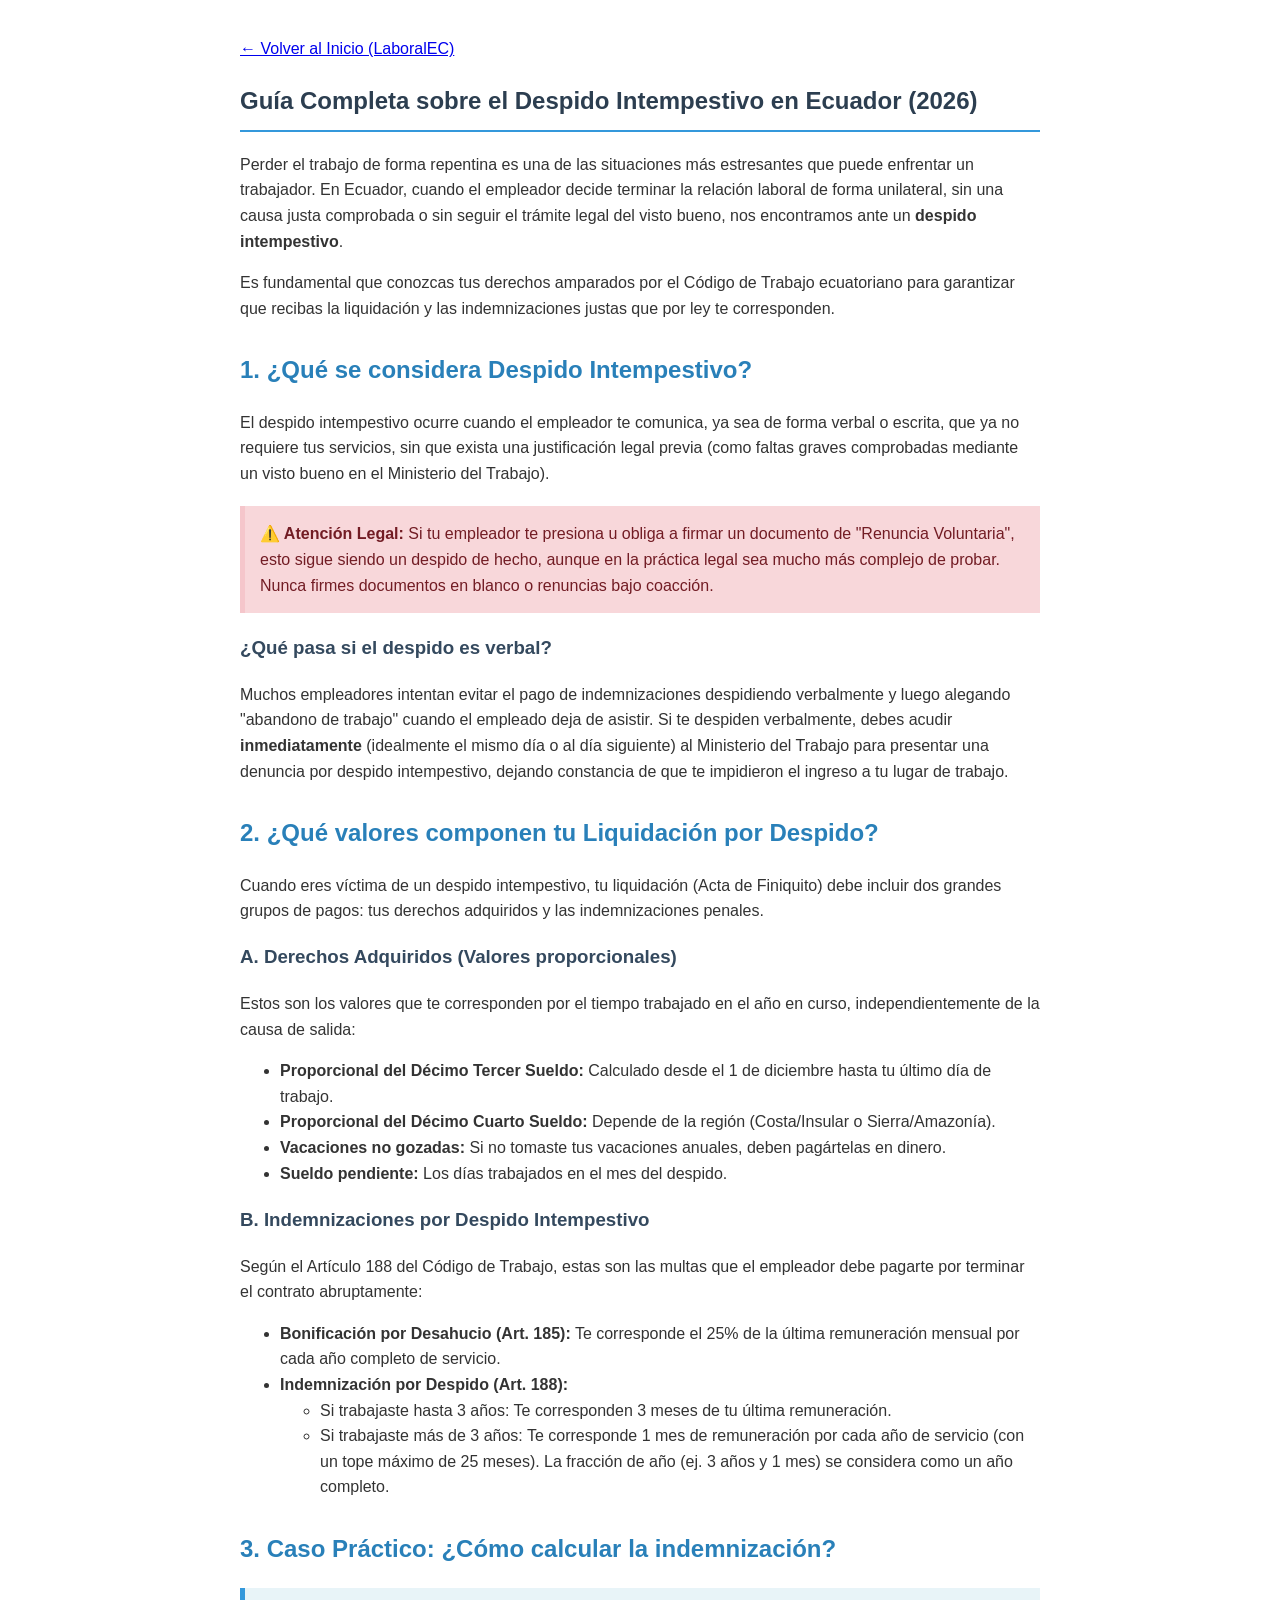
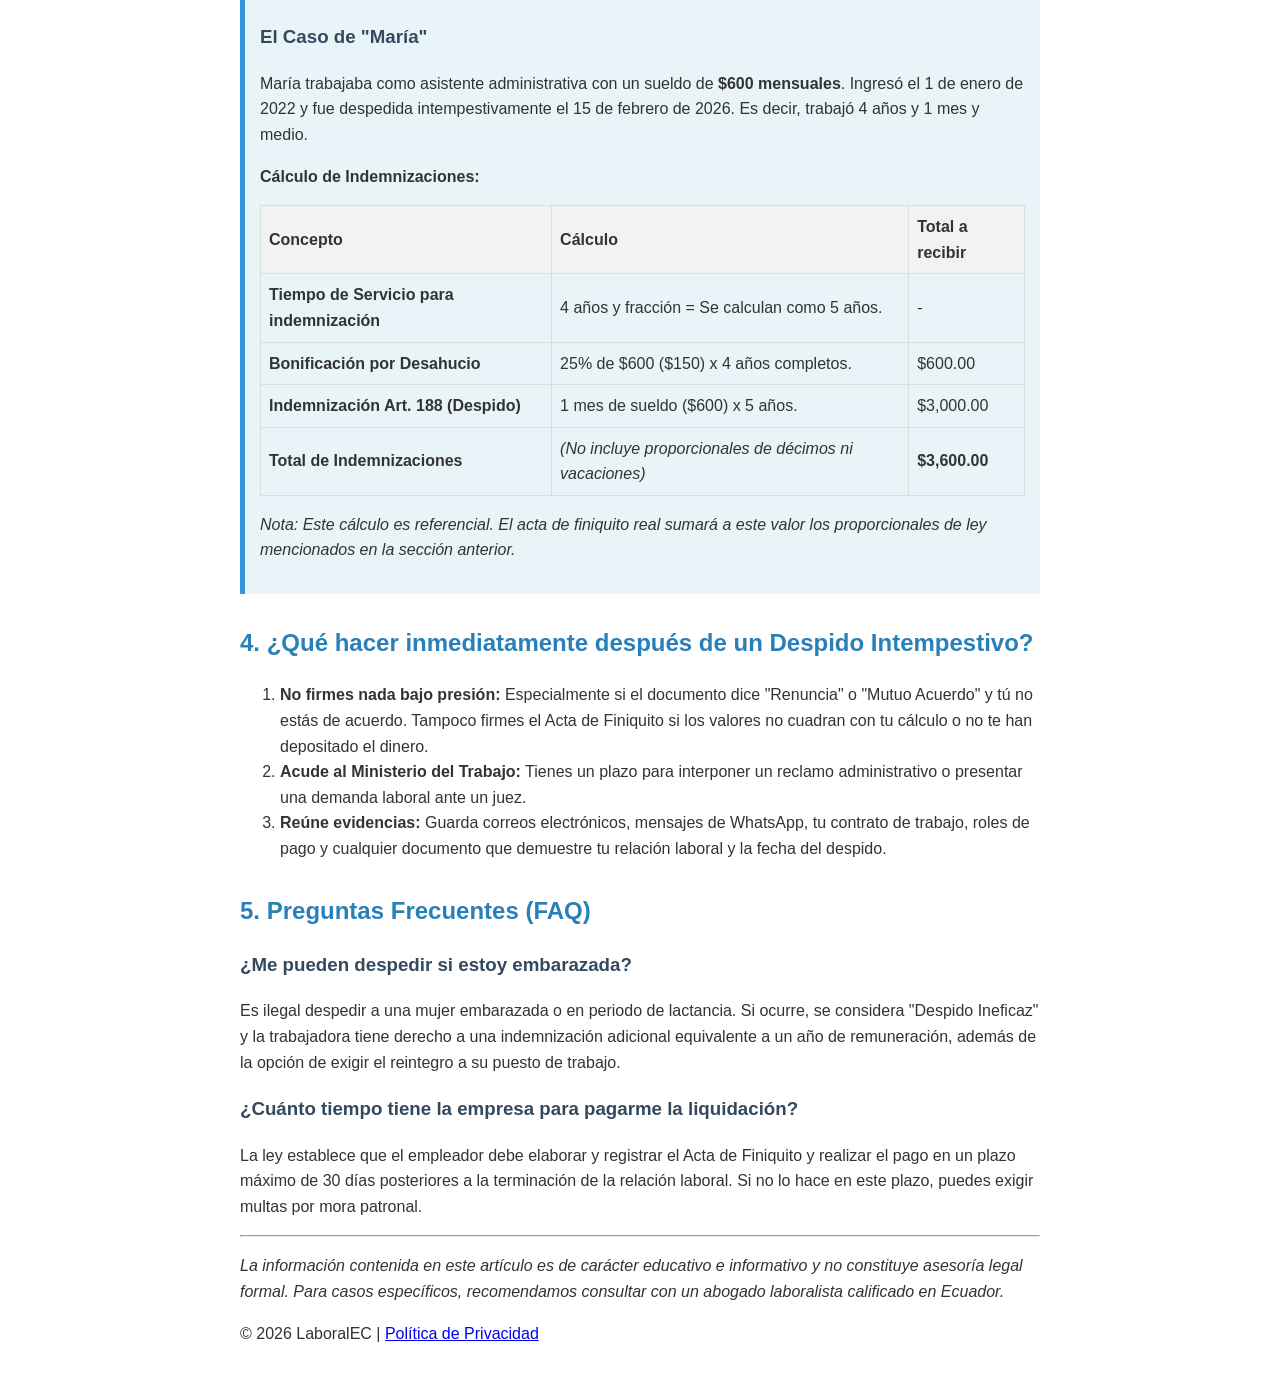
==== despido-intempestivo.html @ 6cafd4db "Create despido-intempestivo.html" ====
<!DOCTYPE html>
<html lang="es">
<head>
    <meta charset="UTF-8">
    <meta name="viewport" content="width=device-width, initial-scale=1.0">
    <title>Guía Completa: Despido Intempestivo en Ecuador (Actualizado 2026) | LaboralEC</title>
    <meta name="description" content="Aprende qué es el despido intempestivo en Ecuador, cómo calcular tu liquidación exacta en 2026 y qué pasos legales debes seguir para proteger tus derechos laborales.">
    <style>
        /* Estilos básicos para que sea legible y profesional */
        body { font-family: Arial, sans-serif; line-height: 1.6; color: #333; max-width: 800px; margin: 0 auto; padding: 20px; }
        h1 { color: #2c3e50; border-bottom: 2px solid #3498db; padding-bottom: 10px; }
        h2 { color: #2980b9; margin-top: 30px; }
        h3 { color: #34495e; }
        .alert-box { background-color: #f8d7da; color: #721c24; padding: 15px; border-left: 5px solid #f5c6cb; margin: 20px 0; }
        .example-box { background-color: #e8f4f8; padding: 15px; border-left: 5px solid #3498db; margin: 20px 0; }
        table { width: 100%; border-collapse: collapse; margin-top: 15px; }
        th, td { border: 1px solid #ddd; padding: 8px; text-align: left; }
        th { background-color: #f2f2f2; }
    </style>
</head>
<body>

    <header>
        <nav>
            <p><a href="index.html">&larr; Volver al Inicio (LaboralEC)</a></p>
        </nav>
    </header>

    <main>
        <article>
            <h1>Guía Completa sobre el Despido Intempestivo en Ecuador (2026)</h1>
            
            <p>Perder el trabajo de forma repentina es una de las situaciones más estresantes que puede enfrentar un trabajador. En Ecuador, cuando el empleador decide terminar la relación laboral de forma unilateral, sin una causa justa comprobada o sin seguir el trámite legal del visto bueno, nos encontramos ante un <strong>despido intempestivo</strong>.</p>
            
            <p>Es fundamental que conozcas tus derechos amparados por el Código de Trabajo ecuatoriano para garantizar que recibas la liquidación y las indemnizaciones justas que por ley te corresponden.</p>

            <h2>1. ¿Qué se considera Despido Intempestivo?</h2>
            <p>El despido intempestivo ocurre cuando el empleador te comunica, ya sea de forma verbal o escrita, que ya no requiere tus servicios, sin que exista una justificación legal previa (como faltas graves comprobadas mediante un visto bueno en el Ministerio del Trabajo).</p>

            <div class="alert-box">
                <strong>⚠️ Atención Legal:</strong> Si tu empleador te presiona u obliga a firmar un documento de "Renuncia Voluntaria", esto sigue siendo un despido de hecho, aunque en la práctica legal sea mucho más complejo de probar. Nunca firmes documentos en blanco o renuncias bajo coacción.
            </div>

            <h3>¿Qué pasa si el despido es verbal?</h3>
            <p>Muchos empleadores intentan evitar el pago de indemnizaciones despidiendo verbalmente y luego alegando "abandono de trabajo" cuando el empleado deja de asistir. Si te despiden verbalmente, debes acudir <strong>inmediatamente</strong> (idealmente el mismo día o al día siguiente) al Ministerio del Trabajo para presentar una denuncia por despido intempestivo, dejando constancia de que te impidieron el ingreso a tu lugar de trabajo.</p>

            <h2>2. ¿Qué valores componen tu Liquidación por Despido?</h2>
            <p>Cuando eres víctima de un despido intempestivo, tu liquidación (Acta de Finiquito) debe incluir dos grandes grupos de pagos: tus derechos adquiridos y las indemnizaciones penales.</p>

            <h3>A. Derechos Adquiridos (Valores proporcionales)</h3>
            <p>Estos son los valores que te corresponden por el tiempo trabajado en el año en curso, independientemente de la causa de salida:</p>
            <ul>
                <li><strong>Proporcional del Décimo Tercer Sueldo:</strong> Calculado desde el 1 de diciembre hasta tu último día de trabajo.</li>
                <li><strong>Proporcional del Décimo Cuarto Sueldo:</strong> Depende de la región (Costa/Insular o Sierra/Amazonía).</li>
                <li><strong>Vacaciones no gozadas:</strong> Si no tomaste tus vacaciones anuales, deben pagártelas en dinero.</li>
                <li><strong>Sueldo pendiente:</strong> Los días trabajados en el mes del despido.</li>
            </ul>

            <h3>B. Indemnizaciones por Despido Intempestivo</h3>
            <p>Según el Artículo 188 del Código de Trabajo, estas son las multas que el empleador debe pagarte por terminar el contrato abruptamente:</p>
            <ul>
                <li><strong>Bonificación por Desahucio (Art. 185):</strong> Te corresponde el 25% de la última remuneración mensual por cada año completo de servicio.</li>
                <li><strong>Indemnización por Despido (Art. 188):</strong>
                    <ul>
                        <li>Si trabajaste hasta 3 años: Te corresponden 3 meses de tu última remuneración.</li>
                        <li>Si trabajaste más de 3 años: Te corresponde 1 mes de remuneración por cada año de servicio (con un tope máximo de 25 meses). La fracción de año (ej. 3 años y 1 mes) se considera como un año completo.</li>
                    </ul>
                </li>
            </ul>

            <h2>3. Caso Práctico: ¿Cómo calcular la indemnización?</h2>
            
            <div class="example-box">
                <h3>El Caso de "María"</h3>
                <p>María trabajaba como asistente administrativa con un sueldo de <strong>$600 mensuales</strong>. Ingresó el 1 de enero de 2022 y fue despedida intempestivamente el 15 de febrero de 2026. Es decir, trabajó 4 años y 1 mes y medio.</p>
                
                <p><strong>Cálculo de Indemnizaciones:</strong></p>
                <table>
                    <tr>
                        <th>Concepto</th>
                        <th>Cálculo</th>
                        <th>Total a recibir</th>
                    </tr>
                    <tr>
                        <td><strong>Tiempo de Servicio para indemnización</strong></td>
                        <td>4 años y fracción = Se calculan como 5 años.</td>
                        <td>-</td>
                    </tr>
                    <tr>
                        <td><strong>Bonificación por Desahucio</strong></td>
                        <td>25% de $600 ($150) x 4 años completos.</td>
                        <td>$600.00</td>
                    </tr>
                    <tr>
                        <td><strong>Indemnización Art. 188 (Despido)</strong></td>
                        <td>1 mes de sueldo ($600) x 5 años.</td>
                        <td>$3,000.00</td>
                    </tr>
                    <tr>
                        <td><strong>Total de Indemnizaciones</strong></td>
                        <td><em>(No incluye proporcionales de décimos ni vacaciones)</em></td>
                        <td><strong>$3,600.00</strong></td>
                    </tr>
                </table>
                <p><em>Nota: Este cálculo es referencial. El acta de finiquito real sumará a este valor los proporcionales de ley mencionados en la sección anterior.</em></p>
            </div>

            <h2>4. ¿Qué hacer inmediatamente después de un Despido Intempestivo?</h2>
            <ol>
                <li><strong>No firmes nada bajo presión:</strong> Especialmente si el documento dice "Renuncia" o "Mutuo Acuerdo" y tú no estás de acuerdo. Tampoco firmes el Acta de Finiquito si los valores no cuadran con tu cálculo o no te han depositado el dinero.</li>
                <li><strong>Acude al Ministerio del Trabajo:</strong> Tienes un plazo para interponer un reclamo administrativo o presentar una demanda laboral ante un juez.</li>
                <li><strong>Reúne evidencias:</strong> Guarda correos electrónicos, mensajes de WhatsApp, tu contrato de trabajo, roles de pago y cualquier documento que demuestre tu relación laboral y la fecha del despido.</li>
            </ol>

            <h2>5. Preguntas Frecuentes (FAQ)</h2>
            
            <h3>¿Me pueden despedir si estoy embarazada?</h3>
            <p>Es ilegal despedir a una mujer embarazada o en periodo de lactancia. Si ocurre, se considera "Despido Ineficaz" y la trabajadora tiene derecho a una indemnización adicional equivalente a un año de remuneración, además de la opción de exigir el reintegro a su puesto de trabajo.</p>

            <h3>¿Cuánto tiempo tiene la empresa para pagarme la liquidación?</h3>
            <p>La ley establece que el empleador debe elaborar y registrar el Acta de Finiquito y realizar el pago en un plazo máximo de 30 días posteriores a la terminación de la relación laboral. Si no lo hace en este plazo, puedes exigir multas por mora patronal.</p>

            <hr>
            <p><em>La información contenida en este artículo es de carácter educativo e informativo y no constituye asesoría legal formal. Para casos específicos, recomendamos consultar con un abogado laboralista calificado en Ecuador.</em></p>

        </article>
    </main>

    <footer>
        <p>&copy; 2026 LaboralEC | <a href="privacidad.html">Política de Privacidad</a></p>
    </footer>

</body>
</html>
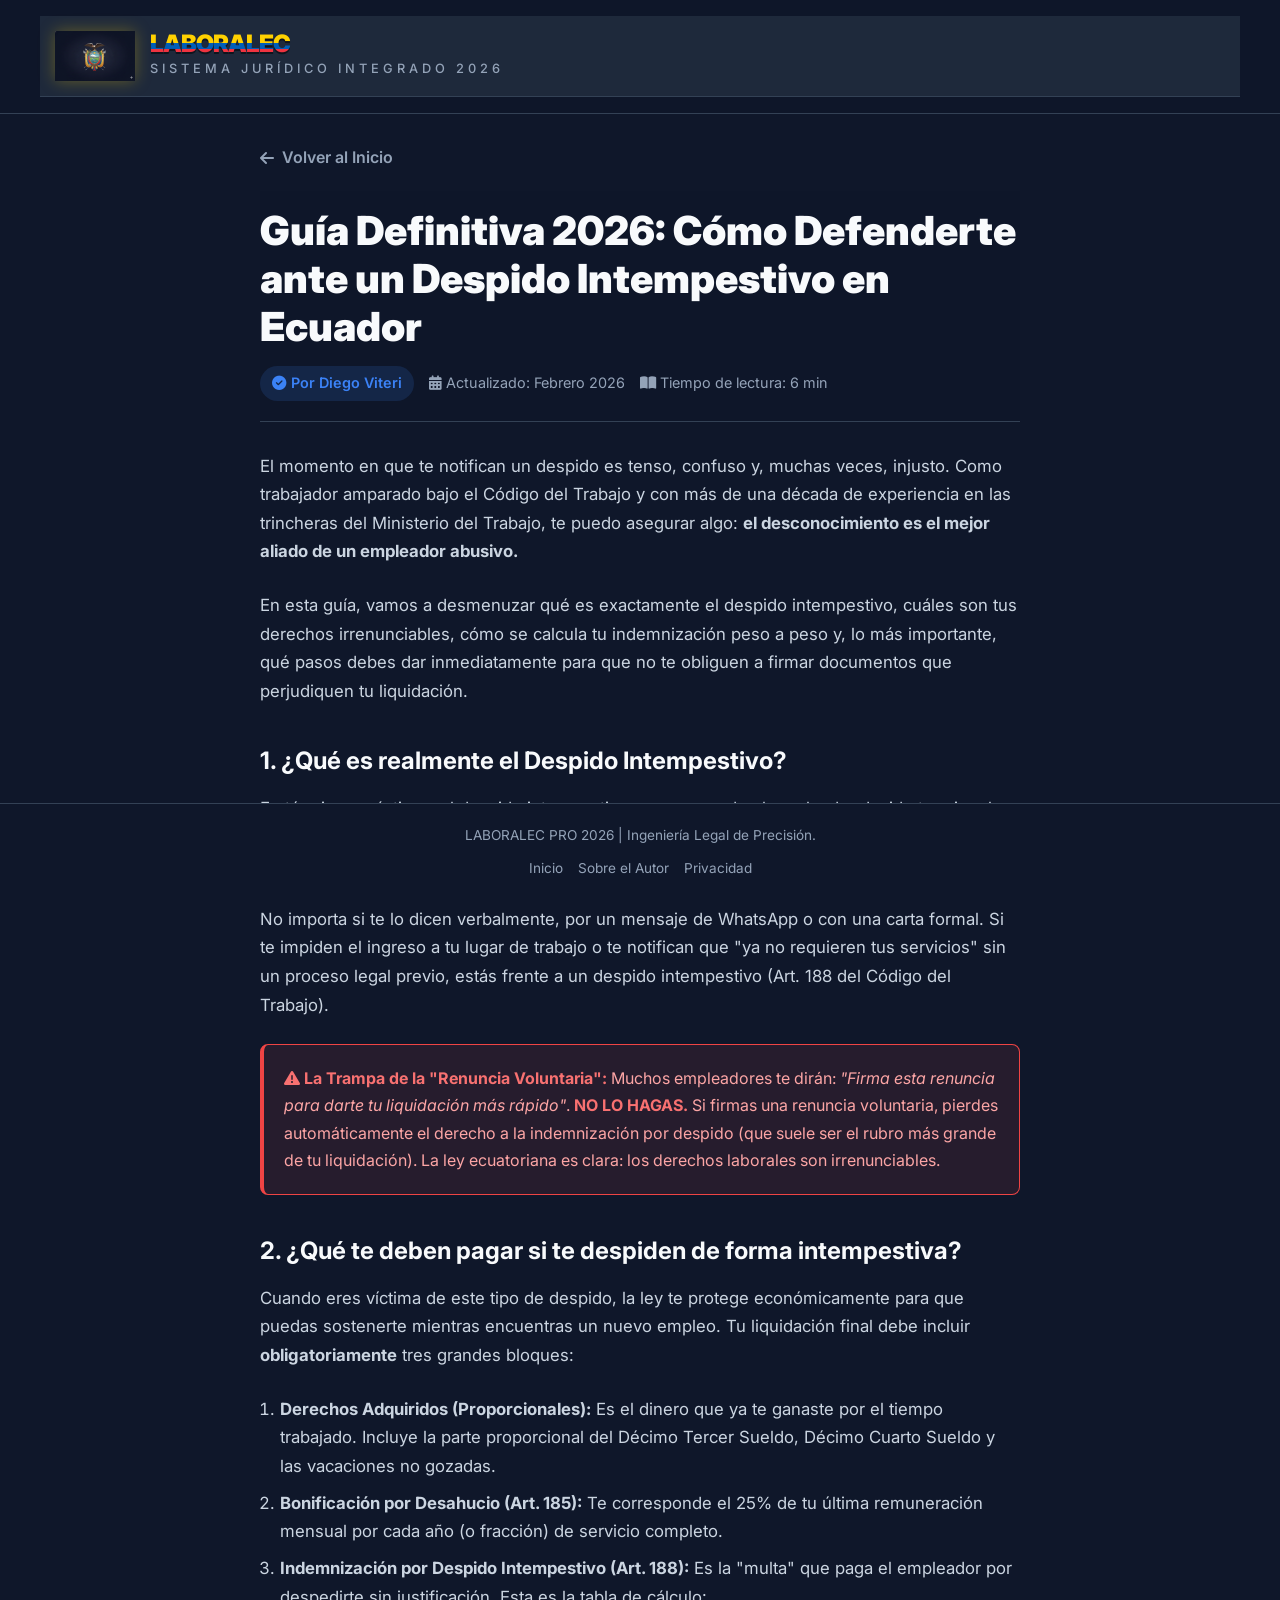
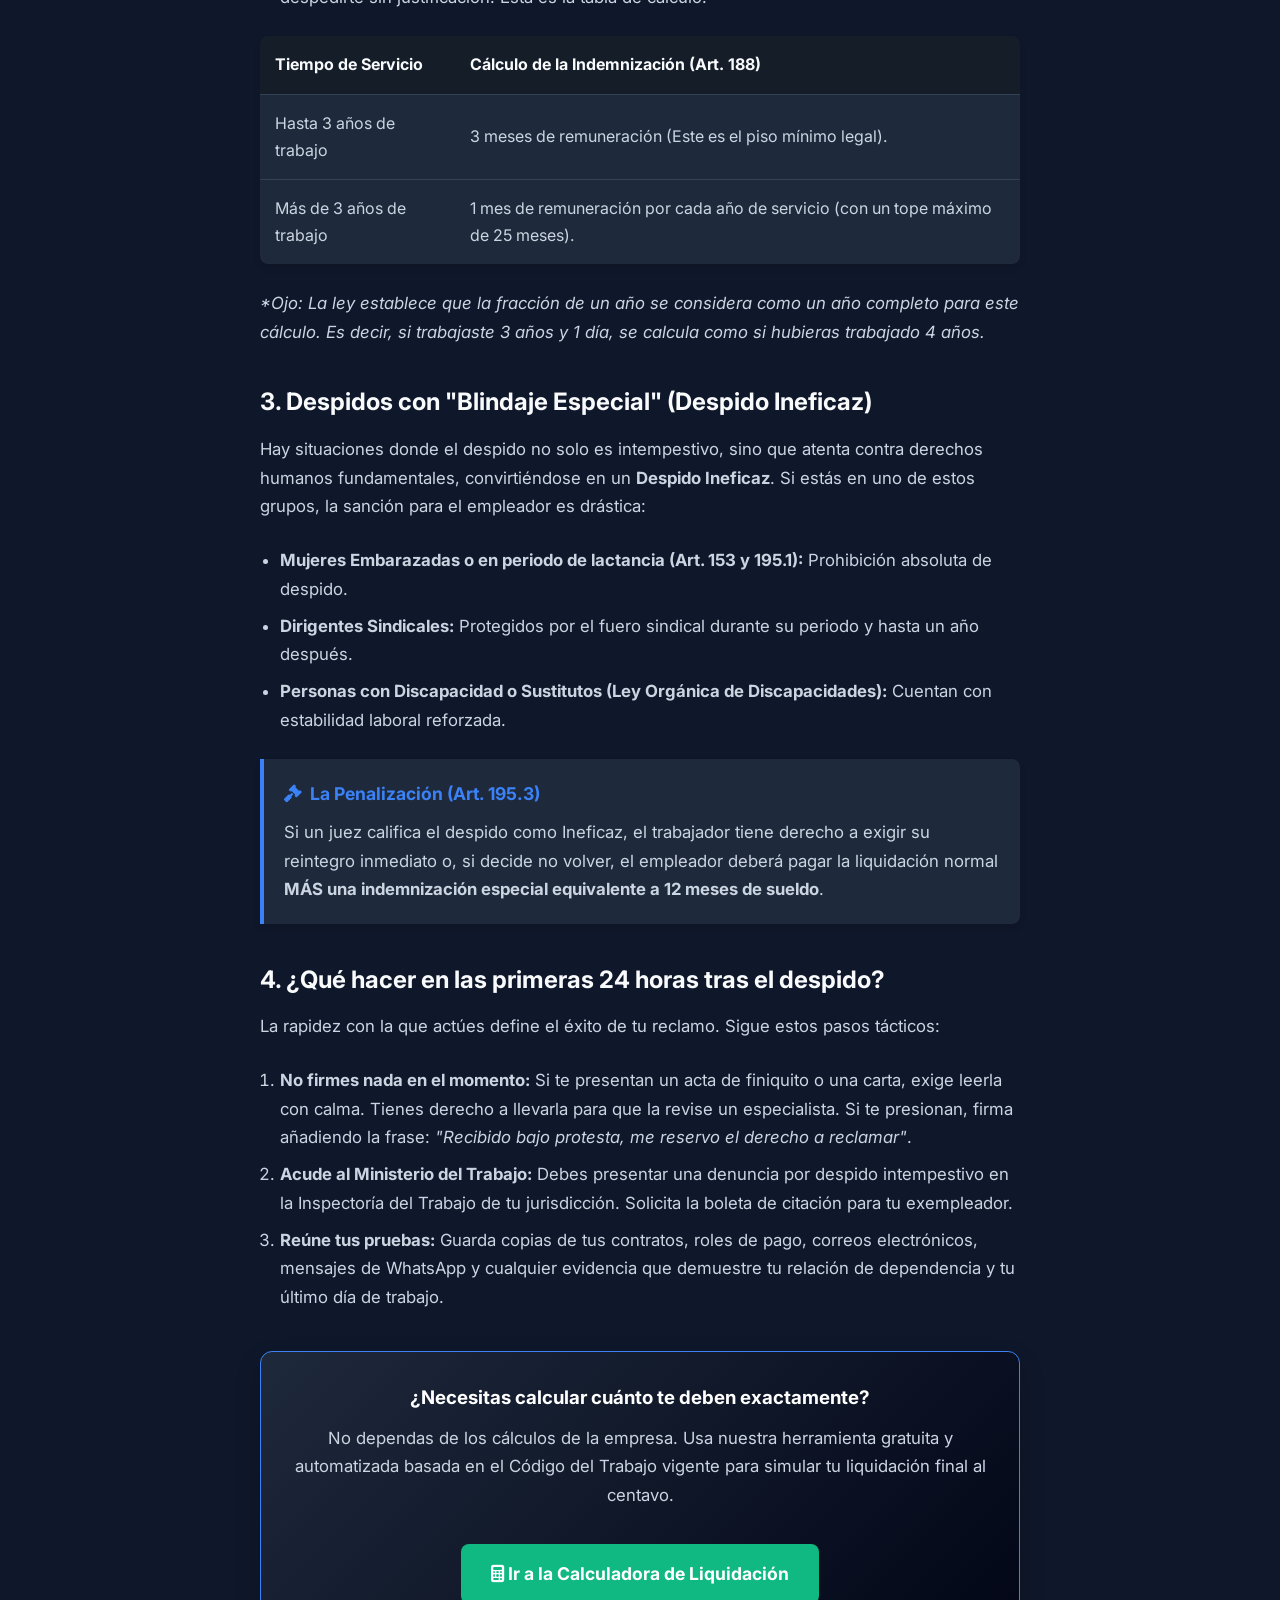
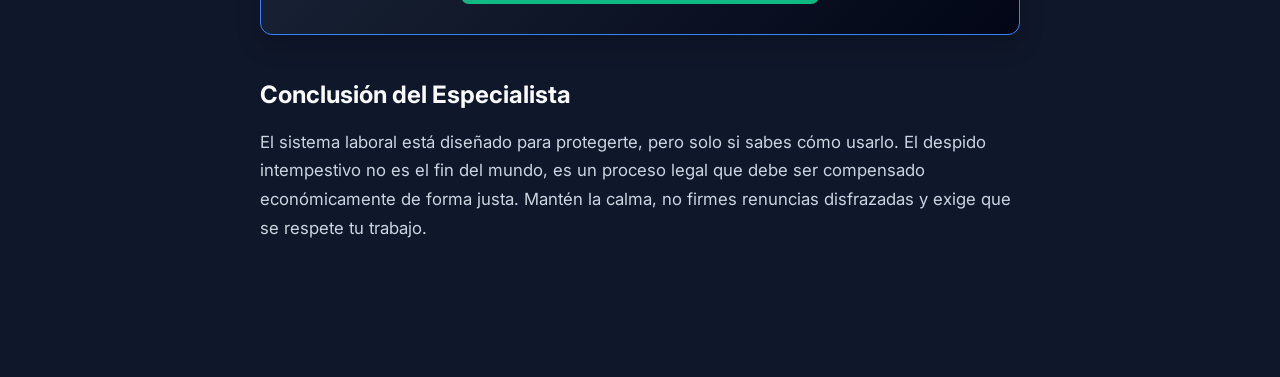
==== commit 9759163c: "Update despido-intempestivo.html" ====
--- a/despido-intempestivo.html
+++ b/despido-intempestivo.html
@@ -2,132 +2,186 @@
 <html lang="es">
 <head>
     <meta charset="UTF-8">
+    <meta http-equiv="X-UA-Compatible" content="IE=edge">
     <meta name="viewport" content="width=device-width, initial-scale=1.0">
-    <title>Guía Completa: Despido Intempestivo en Ecuador (Actualizado 2026) | LaboralEC</title>
-    <meta name="description" content="Aprende qué es el despido intempestivo en Ecuador, cómo calcular tu liquidación exacta en 2026 y qué pasos legales debes seguir para proteger tus derechos laborales.">
+    <title>Guía Completa: Despido Intempestivo en Ecuador 2026 | LABORALEC</title>
+    <meta name="description" content="Guía práctica y legal sobre el despido intempestivo en Ecuador (2026). Conoce tus derechos, cómo calcular tu liquidación y qué hacer si te despiden injustificadamente. Escrito por Diego Viteri, Especialista Laboral.">
+    
+    <link href="https://cdnjs.cloudflare.com/ajax/libs/font-awesome/6.4.0/css/all.min.css" rel="stylesheet">
+    <link href="https://fonts.googleapis.com/css2?family=Inter:wght@300;400;500;700;900&family=Roboto+Mono:wght@500&display=swap" rel="stylesheet">
+    <link rel="stylesheet" href="style.css?v=11.5">
+
     <style>
-        /* Estilos básicos para que sea legible y profesional */
-        body { font-family: Arial, sans-serif; line-height: 1.6; color: #333; max-width: 800px; margin: 0 auto; padding: 20px; }
-        h1 { color: #2c3e50; border-bottom: 2px solid #3498db; padding-bottom: 10px; }
-        h2 { color: #2980b9; margin-top: 30px; }
-        h3 { color: #34495e; }
-        .alert-box { background-color: #f8d7da; color: #721c24; padding: 15px; border-left: 5px solid #f5c6cb; margin: 20px 0; }
-        .example-box { background-color: #e8f4f8; padding: 15px; border-left: 5px solid #3498db; margin: 20px 0; }
-        table { width: 100%; border-collapse: collapse; margin-top: 15px; }
-        th, td { border: 1px solid #ddd; padding: 8px; text-align: left; }
-        th { background-color: #f2f2f2; }
+        /* --- ESTILOS HEREDADOS Y ESPECÍFICOS PARA ARTÍCULOS --- */
+        :root { 
+            --bg-main: #0f172a; 
+            --card-bg: #1e293b; 
+            --card-border: #334155; 
+            --text-main: #cbd5e1; 
+            --text-heading: #f8fafc; 
+            --cv-accent: #3b82f6; 
+            --btn-action: #10b981; 
+            --cv-gray: #94a3b8; 
+            --alert-red: #ef4444;
+            --alert-bg: rgba(239, 68, 68, 0.1);
+        }
+        
+        body { background-color: var(--bg-main); color: var(--text-main); font-family: 'Inter', sans-serif; line-height: 1.7; margin: 0; }
+        h1, h2, h3, h4 { color: var(--text-heading); font-weight: 700; margin-top: 1.5em; margin-bottom: 0.5em; }
+        
+        .article-container { max-width: 800px; margin: 0 auto; padding: 30px 20px; }
+        
+        /* Cabecera del Artículo */
+        .article-header { border-bottom: 1px solid var(--card-border); padding-bottom: 20px; margin-bottom: 30px; }
+        .article-title { font-size: 2.5rem; font-weight: 900; line-height: 1.2; margin-bottom: 15px; margin-top: 0; }
+        .article-meta { display: flex; align-items: center; gap: 15px; color: var(--cv-gray); font-size: 0.9rem; }
+        .author-badge { background: rgba(59,130,246,0.15); color: var(--cv-accent); padding: 5px 12px; border-radius: 20px; font-weight: 600; display: inline-flex; align-items: center; gap: 5px; }
+        
+        /* Cuerpo del Artículo */
+        .article-content p { font-size: 1.05rem; margin-bottom: 1.5em; }
+        .article-content ul, .article-content ol { font-size: 1.05rem; margin-bottom: 1.5em; padding-left: 20px; }
+        .article-content li { margin-bottom: 0.5em; }
+        
+        /* Cajas de Alerta / Ley */
+        .law-highlight { background: var(--card-bg); border-left: 4px solid var(--cv-accent); padding: 20px; border-radius: 0 8px 8px 0; margin: 25px 0; box-shadow: 0 4px 6px rgba(0,0,0,0.1); }
+        .law-highlight h4 { margin-top: 0; color: var(--cv-accent); display: flex; align-items: center; gap: 8px; font-size: 1.1rem; }
+        .law-highlight p:last-child { margin-bottom: 0; }
+
+        .alert-box { background: var(--alert-bg); border: 1px solid var(--alert-red); border-left: 4px solid var(--alert-red); padding: 20px; border-radius: 8px; margin: 25px 0; color: #fca5a5; }
+        .alert-box strong { color: #f87171; }
+
+        /* Tabla de Cálculo */
+        .calc-table { width: 100%; border-collapse: collapse; margin: 25px 0; background: var(--card-bg); border-radius: 8px; overflow: hidden; box-shadow: 0 4px 6px rgba(0,0,0,0.1); }
+        .calc-table th, .calc-table td { padding: 15px; text-align: left; border-bottom: 1px solid var(--card-border); }
+        .calc-table th { background: rgba(0,0,0,0.3); color: var(--text-heading); font-weight: 700; }
+        .calc-table tr:last-child td { border-bottom: none; }
+        
+        /* CTA (Llamado a la acción) */
+        .cta-box { background: linear-gradient(135deg, #1e293b 0%, #020617 100%); border: 1px solid var(--cv-accent); padding: 30px; border-radius: 12px; text-align: center; margin: 40px 0; box-shadow: 0 10px 25px rgba(0,0,0,0.2); }
+        .cta-box h3 { margin-top: 0; color: white; }
+        .btn-primary { display: inline-block; background: var(--btn-action); color: white; padding: 15px 30px; border-radius: 8px; text-decoration: none; font-weight: bold; font-size: 1.1rem; transition: background 0.3s, transform 0.2s; margin-top: 15px; }
+        .btn-primary:hover { background: #059669; transform: translateY(-2px); }
+
+        .btn-back { display: inline-flex; align-items: center; gap: 8px; color: var(--cv-gray); text-decoration: none; font-weight: 600; margin-bottom: 20px; transition: color 0.2s; }
+        .btn-back:hover { color: var(--text-heading); }
+
+        /* Footer */
+        .legal-footer { text-align: center; padding: 20px; color: var(--cv-gray); font-size: 0.85rem; border-top: 1px solid var(--card-border); margin-top: 40px; }
     </style>
 </head>
 <body>
 
     <header>
-        <nav>
-            <p><a href="index.html">&larr; Volver al Inicio (LaboralEC)</a></p>
-        </nav>
+        <div class="header-container" style="background: var(--card-bg); border-bottom: 1px solid var(--card-border); padding: 15px;">
+            <div class="brand-wrapper" style="display:flex; align-items:center; justify-content:center; gap: 15px;">
+               <img src="escudo.svg.png" class="escudo-img" alt="Escudo Ecuador" style="height: 50px;">
+                <div class="brand-text">
+                    <h1 style="margin:0; font-size:1.5rem;">LABORALEC</h1>
+                    <span style="font-size:0.8rem; color:var(--cv-gray);">SISTEMA JURÍDICO INTEGRADO 2026</span>
+                </div>
+            </div>
+        </div>
     </header>
 
-    <main>
+    <main class="article-container">
+        <a href="index.html" class="btn-back"><i class="fas fa-arrow-left"></i> Volver al Inicio</a>
+
         <article>
-            <h1>Guía Completa sobre el Despido Intempestivo en Ecuador (2026)</h1>
-            
-            <p>Perder el trabajo de forma repentina es una de las situaciones más estresantes que puede enfrentar un trabajador. En Ecuador, cuando el empleador decide terminar la relación laboral de forma unilateral, sin una causa justa comprobada o sin seguir el trámite legal del visto bueno, nos encontramos ante un <strong>despido intempestivo</strong>.</p>
-            
-            <p>Es fundamental que conozcas tus derechos amparados por el Código de Trabajo ecuatoriano para garantizar que recibas la liquidación y las indemnizaciones justas que por ley te corresponden.</p>
+            <header class="article-header">
+                <h1 class="article-title">Guía Definitiva 2026: Cómo Defenderte ante un Despido Intempestivo en Ecuador</h1>
+                <div class="article-meta">
+                    <span class="author-badge"><i class="fas fa-check-circle"></i> Por Diego Viteri</span>
+                    <span><i class="fas fa-calendar-alt"></i> Actualizado: Febrero 2026</span>
+                    <span><i class="fas fa-book-open"></i> Tiempo de lectura: 6 min</span>
+                </div>
+            </header>
 
-            <h2>1. ¿Qué se considera Despido Intempestivo?</h2>
-            <p>El despido intempestivo ocurre cuando el empleador te comunica, ya sea de forma verbal o escrita, que ya no requiere tus servicios, sin que exista una justificación legal previa (como faltas graves comprobadas mediante un visto bueno en el Ministerio del Trabajo).</p>
+            <div class="article-content">
+                <p>El momento en que te notifican un despido es tenso, confuso y, muchas veces, injusto. Como trabajador amparado bajo el Código del Trabajo y con más de una década de experiencia en las trincheras del Ministerio del Trabajo, te puedo asegurar algo: <strong>el desconocimiento es el mejor aliado de un empleador abusivo.</strong></p>
 
-            <div class="alert-box">
-                <strong>⚠️ Atención Legal:</strong> Si tu empleador te presiona u obliga a firmar un documento de "Renuncia Voluntaria", esto sigue siendo un despido de hecho, aunque en la práctica legal sea mucho más complejo de probar. Nunca firmes documentos en blanco o renuncias bajo coacción.
+                <p>En esta guía, vamos a desmenuzar qué es exactamente el despido intempestivo, cuáles son tus derechos irrenunciables, cómo se calcula tu indemnización peso a peso y, lo más importante, qué pasos debes dar inmediatamente para que no te obliguen a firmar documentos que perjudiquen tu liquidación.</p>
+
+                <h2>1. ¿Qué es realmente el Despido Intempestivo?</h2>
+                <p>En términos prácticos, el despido intempestivo ocurre cuando el empleador decide terminar la relación laboral de manera <strong>unilateral, sorpresiva y sin una causa justificada</strong> (sin haber tramitado previamente un Visto Bueno a su favor).</p>
+                <p>No importa si te lo dicen verbalmente, por un mensaje de WhatsApp o con una carta formal. Si te impiden el ingreso a tu lugar de trabajo o te notifican que "ya no requieren tus servicios" sin un proceso legal previo, estás frente a un despido intempestivo (Art. 188 del Código del Trabajo).</p>
+
+                <div class="alert-box">
+                    <strong><i class="fas fa-exclamation-triangle"></i> La Trampa de la "Renuncia Voluntaria":</strong>
+                    Muchos empleadores te dirán: <em>"Firma esta renuncia para darte tu liquidación más rápido"</em>. <strong>NO LO HAGAS.</strong> Si firmas una renuncia voluntaria, pierdes automáticamente el derecho a la indemnización por despido (que suele ser el rubro más grande de tu liquidación). La ley ecuatoriana es clara: los derechos laborales son irrenunciables.
+                </div>
+
+                <h2>2. ¿Qué te deben pagar si te despiden de forma intempestiva?</h2>
+                <p>Cuando eres víctima de este tipo de despido, la ley te protege económicamente para que puedas sostenerte mientras encuentras un nuevo empleo. Tu liquidación final debe incluir <strong>obligatoriamente</strong> tres grandes bloques:</p>
+
+                <ol>
+                    <li><strong>Derechos Adquiridos (Proporcionales):</strong> Es el dinero que ya te ganaste por el tiempo trabajado. Incluye la parte proporcional del Décimo Tercer Sueldo, Décimo Cuarto Sueldo y las vacaciones no gozadas.</li>
+                    <li><strong>Bonificación por Desahucio (Art. 185):</strong> Te corresponde el 25% de tu última remuneración mensual por cada año (o fracción) de servicio completo.</li>
+                    <li><strong>Indemnización por Despido Intempestivo (Art. 188):</strong> Es la "multa" que paga el empleador por despedirte sin justificación. Esta es la tabla de cálculo:</li>
+                </ol>
+
+                <table class="calc-table">
+                    <thead>
+                        <tr>
+                            <th>Tiempo de Servicio</th>
+                            <th>Cálculo de la Indemnización (Art. 188)</th>
+                        </tr>
+                    </thead>
+                    <tbody>
+                        <tr>
+                            <td>Hasta 3 años de trabajo</td>
+                            <td>3 meses de remuneración (Este es el piso mínimo legal).</td>
+                        </tr>
+                        <tr>
+                            <td>Más de 3 años de trabajo</td>
+                            <td>1 mes de remuneración por cada año de servicio (con un tope máximo de 25 meses).</td>
+                        </tr>
+                    </tbody>
+                </table>
+                <p><em>*Ojo: La ley establece que la fracción de un año se considera como un año completo para este cálculo. Es decir, si trabajaste 3 años y 1 día, se calcula como si hubieras trabajado 4 años.</em></p>
+
+                <h2>3. Despidos con "Blindaje Especial" (Despido Ineficaz)</h2>
+                <p>Hay situaciones donde el despido no solo es intempestivo, sino que atenta contra derechos humanos fundamentales, convirtiéndose en un <strong>Despido Ineficaz</strong>. Si estás en uno de estos grupos, la sanción para el empleador es drástica:</p>
+
+                <ul>
+                    <li><strong>Mujeres Embarazadas o en periodo de lactancia (Art. 153 y 195.1):</strong> Prohibición absoluta de despido.</li>
+                    <li><strong>Dirigentes Sindicales:</strong> Protegidos por el fuero sindical durante su periodo y hasta un año después.</li>
+                    <li><strong>Personas con Discapacidad o Sustitutos (Ley Orgánica de Discapacidades):</strong> Cuentan con estabilidad laboral reforzada.</li>
+                </ul>
+
+                <div class="law-highlight">
+                    <h4><i class="fas fa-gavel"></i> La Penalización (Art. 195.3)</h4>
+                    <p>Si un juez califica el despido como Ineficaz, el trabajador tiene derecho a exigir su reintegro inmediato o, si decide no volver, el empleador deberá pagar la liquidación normal <strong>MÁS una indemnización especial equivalente a 12 meses de sueldo</strong>.</p>
+                </div>
+
+                <h2>4. ¿Qué hacer en las primeras 24 horas tras el despido?</h2>
+                <p>La rapidez con la que actúes define el éxito de tu reclamo. Sigue estos pasos tácticos:</p>
+                
+                <ol>
+                    <li><strong>No firmes nada en el momento:</strong> Si te presentan un acta de finiquito o una carta, exige leerla con calma. Tienes derecho a llevarla para que la revise un especialista. Si te presionan, firma añadiendo la frase: <em>"Recibido bajo protesta, me reservo el derecho a reclamar"</em>.</li>
+                    <li><strong>Acude al Ministerio del Trabajo:</strong> Debes presentar una denuncia por despido intempestivo en la Inspectoría del Trabajo de tu jurisdicción. Solicita la boleta de citación para tu exempleador.</li>
+                    <li><strong>Reúne tus pruebas:</strong> Guarda copias de tus contratos, roles de pago, correos electrónicos, mensajes de WhatsApp y cualquier evidencia que demuestre tu relación de dependencia y tu último día de trabajo.</li>
+                </ol>
+
+                <div class="cta-box">
+                    <h3>¿Necesitas calcular cuánto te deben exactamente?</h3>
+                    <p style="color: #cbd5e1; margin-bottom: 20px;">No dependas de los cálculos de la empresa. Usa nuestra herramienta gratuita y automatizada basada en el Código del Trabajo vigente para simular tu liquidación final al centavo.</p>
+                    <a href="index.html" class="btn-primary"><i class="fas fa-calculator"></i> Ir a la Calculadora de Liquidación</a>
+                </div>
+
+                <h2>Conclusión del Especialista</h2>
+                <p>El sistema laboral está diseñado para protegerte, pero solo si sabes cómo usarlo. El despido intempestivo no es el fin del mundo, es un proceso legal que debe ser compensado económicamente de forma justa. Mantén la calma, no firmes renuncias disfrazadas y exige que se respete tu trabajo.</p>
+
             </div>
-
-            <h3>¿Qué pasa si el despido es verbal?</h3>
-            <p>Muchos empleadores intentan evitar el pago de indemnizaciones despidiendo verbalmente y luego alegando "abandono de trabajo" cuando el empleado deja de asistir. Si te despiden verbalmente, debes acudir <strong>inmediatamente</strong> (idealmente el mismo día o al día siguiente) al Ministerio del Trabajo para presentar una denuncia por despido intempestivo, dejando constancia de que te impidieron el ingreso a tu lugar de trabajo.</p>
-
-            <h2>2. ¿Qué valores componen tu Liquidación por Despido?</h2>
-            <p>Cuando eres víctima de un despido intempestivo, tu liquidación (Acta de Finiquito) debe incluir dos grandes grupos de pagos: tus derechos adquiridos y las indemnizaciones penales.</p>
-
-            <h3>A. Derechos Adquiridos (Valores proporcionales)</h3>
-            <p>Estos son los valores que te corresponden por el tiempo trabajado en el año en curso, independientemente de la causa de salida:</p>
-            <ul>
-                <li><strong>Proporcional del Décimo Tercer Sueldo:</strong> Calculado desde el 1 de diciembre hasta tu último día de trabajo.</li>
-                <li><strong>Proporcional del Décimo Cuarto Sueldo:</strong> Depende de la región (Costa/Insular o Sierra/Amazonía).</li>
-                <li><strong>Vacaciones no gozadas:</strong> Si no tomaste tus vacaciones anuales, deben pagártelas en dinero.</li>
-                <li><strong>Sueldo pendiente:</strong> Los días trabajados en el mes del despido.</li>
-            </ul>
-
-            <h3>B. Indemnizaciones por Despido Intempestivo</h3>
-            <p>Según el Artículo 188 del Código de Trabajo, estas son las multas que el empleador debe pagarte por terminar el contrato abruptamente:</p>
-            <ul>
-                <li><strong>Bonificación por Desahucio (Art. 185):</strong> Te corresponde el 25% de la última remuneración mensual por cada año completo de servicio.</li>
-                <li><strong>Indemnización por Despido (Art. 188):</strong>
-                    <ul>
-                        <li>Si trabajaste hasta 3 años: Te corresponden 3 meses de tu última remuneración.</li>
-                        <li>Si trabajaste más de 3 años: Te corresponde 1 mes de remuneración por cada año de servicio (con un tope máximo de 25 meses). La fracción de año (ej. 3 años y 1 mes) se considera como un año completo.</li>
-                    </ul>
-                </li>
-            </ul>
-
-            <h2>3. Caso Práctico: ¿Cómo calcular la indemnización?</h2>
-            
-            <div class="example-box">
-                <h3>El Caso de "María"</h3>
-                <p>María trabajaba como asistente administrativa con un sueldo de <strong>$600 mensuales</strong>. Ingresó el 1 de enero de 2022 y fue despedida intempestivamente el 15 de febrero de 2026. Es decir, trabajó 4 años y 1 mes y medio.</p>
-                
-                <p><strong>Cálculo de Indemnizaciones:</strong></p>
-                <table>
-                    <tr>
-                        <th>Concepto</th>
-                        <th>Cálculo</th>
-                        <th>Total a recibir</th>
-                    </tr>
-                    <tr>
-                        <td><strong>Tiempo de Servicio para indemnización</strong></td>
-                        <td>4 años y fracción = Se calculan como 5 años.</td>
-                        <td>-</td>
-                    </tr>
-                    <tr>
-                        <td><strong>Bonificación por Desahucio</strong></td>
-                        <td>25% de $600 ($150) x 4 años completos.</td>
-                        <td>$600.00</td>
-                    </tr>
-                    <tr>
-                        <td><strong>Indemnización Art. 188 (Despido)</strong></td>
-                        <td>1 mes de sueldo ($600) x 5 años.</td>
-                        <td>$3,000.00</td>
-                    </tr>
-                    <tr>
-                        <td><strong>Total de Indemnizaciones</strong></td>
-                        <td><em>(No incluye proporcionales de décimos ni vacaciones)</em></td>
-                        <td><strong>$3,600.00</strong></td>
-                    </tr>
-                </table>
-                <p><em>Nota: Este cálculo es referencial. El acta de finiquito real sumará a este valor los proporcionales de ley mencionados en la sección anterior.</em></p>
-            </div>
-
-            <h2>4. ¿Qué hacer inmediatamente después de un Despido Intempestivo?</h2>
-            <ol>
-                <li><strong>No firmes nada bajo presión:</strong> Especialmente si el documento dice "Renuncia" o "Mutuo Acuerdo" y tú no estás de acuerdo. Tampoco firmes el Acta de Finiquito si los valores no cuadran con tu cálculo o no te han depositado el dinero.</li>
-                <li><strong>Acude al Ministerio del Trabajo:</strong> Tienes un plazo para interponer un reclamo administrativo o presentar una demanda laboral ante un juez.</li>
-                <li><strong>Reúne evidencias:</strong> Guarda correos electrónicos, mensajes de WhatsApp, tu contrato de trabajo, roles de pago y cualquier documento que demuestre tu relación laboral y la fecha del despido.</li>
-            </ol>
-
-            <h2>5. Preguntas Frecuentes (FAQ)</h2>
-            
-            <h3>¿Me pueden despedir si estoy embarazada?</h3>
-            <p>Es ilegal despedir a una mujer embarazada o en periodo de lactancia. Si ocurre, se considera "Despido Ineficaz" y la trabajadora tiene derecho a una indemnización adicional equivalente a un año de remuneración, además de la opción de exigir el reintegro a su puesto de trabajo.</p>
-
-            <h3>¿Cuánto tiempo tiene la empresa para pagarme la liquidación?</h3>
-            <p>La ley establece que el empleador debe elaborar y registrar el Acta de Finiquito y realizar el pago en un plazo máximo de 30 días posteriores a la terminación de la relación laboral. Si no lo hace en este plazo, puedes exigir multas por mora patronal.</p>
-
-            <hr>
-            <p><em>La información contenida en este artículo es de carácter educativo e informativo y no constituye asesoría legal formal. Para casos específicos, recomendamos consultar con un abogado laboralista calificado en Ecuador.</em></p>
-
         </article>
     </main>
 
-    <footer>
-        <p>&copy; 2026 LaboralEC | <a href="privacidad.html">Política de Privacidad</a></p>
+    <footer class="legal-footer">
+        <p>LABORALEC PRO 2026 | Ingeniería Legal de Precisión.</p>
+        <div style="display: flex; justify-content: center; gap: 15px; margin-top: 10px;">
+            <a href="index.html" style="color: var(--cv-gray); text-decoration: none;">Inicio</a>
+            <a href="nosotros.html" style="color: var(--cv-gray); text-decoration: none;">Sobre el Autor</a>
+            <a href="privacidad.html" style="color: var(--cv-gray); text-decoration: none;">Privacidad</a>
+        </div>
     </footer>
 
 </body>
--- a/style.css
+++ b/style.css
@@ -0,0 +1,179 @@
+/* ==========================================================================
+   LABORALEC PRO - DISEÑO "PATRIOT" (MODO OSCURO + BANDERA)
+   Ingeniero Alask
+   ========================================================================== */
+
+:root {
+    --bg-body: #0f172a;       
+    --bg-card: #1e293b;       
+    --color-primary: #3b82f6; 
+    --color-accent: #60a5fa;  
+    --border-color: #334155;  
+    --text-main: #f1f5f9;     
+    --text-muted: #94a3b8;    
+    
+    /* COLORES OFICIALES BANDERA ECUADOR */
+    --ec-yellow: #FFD100;
+    --ec-blue: #005EB8;
+    --ec-red: #EF3340;
+}
+
+* { box-sizing: border-box; outline: none; margin: 0; padding: 0; }
+
+body {
+    font-family: 'Inter', system-ui, sans-serif;
+    background-color: var(--bg-body);
+    color: var(--text-main);
+    line-height: 1.6;
+    padding-bottom: 80px;
+    min-height: 100vh;
+}
+
+/* === HEADER CON ESCUDO === */
+header {
+    background: rgba(15, 23, 42, 0.95);
+    border-bottom: 1px solid var(--border-color);
+    padding: 1rem 0;
+    position: sticky; top: 0; z-index: 50;
+    backdrop-filter: blur(10px);
+}
+
+.header-container {
+    max-width: 1200px; margin: 0 auto; padding: 0 20px;
+    display: flex; justify-content: space-between; align-items: center;
+}
+
+/* LOGO TIPO FLAGG (BANDERA) */
+.brand-wrapper {
+    display: flex; align-items: center; gap: 15px; /* Espacio entre escudo y texto */
+}
+
+.escudo-img {
+    height: 60px; /* Tamaño del escudo */
+    width: auto;
+    filter: drop-shadow(0 0 8px rgba(255, 209, 0, 0.3)); /* Resplandor dorado */
+}
+
+.brand-text h1 {
+    font-size: 2.5rem; font-weight: 900; letter-spacing: -1px; margin: 0; line-height: 1;
+    text-transform: uppercase;
+    
+    /* EL DEGRADADO DE LA BANDERA (50% Amarillo, 25% Azul, 25% Rojo) */
+    background: linear-gradient(180deg, 
+        var(--ec-yellow) 0%, 
+        var(--ec-yellow) 45%, 
+        var(--ec-blue) 45%, 
+        var(--ec-blue) 72%, 
+        var(--ec-red) 72%, 
+        var(--ec-red) 100%);
+    
+    -webkit-background-clip: text;
+    -webkit-text-fill-color: transparent;
+    filter: drop-shadow(0 2px 0px rgba(0,0,0,0.5)); /* Sombra para legibilidad */
+}
+
+.brand-text span {
+    display: block; font-size: 0.7rem; color: var(--text-muted);
+    letter-spacing: 4px; font-weight: 500; margin-top: 2px;
+}
+
+.system-status {
+    background: var(--bg-card); padding: 8px 16px; border-radius: 50px;
+    font-size: 0.85rem; border: 1px solid var(--border-color);
+    display: flex; align-items: center; gap: 8px;
+}
+.status-dot { width: 8px; height: 8px; background: #10b981; border-radius: 50%; box-shadow: 0 0 8px #10b981; }
+
+/* === NAVEGACIÓN === */
+.nav-wrapper { background: var(--bg-card); border-bottom: 1px solid var(--border-color); margin-bottom: 30px; }
+.nav-tabs { max-width: 1200px; margin: 0 auto; display: flex; gap: 20px; padding: 0 20px; }
+.tab-btn {
+    background: transparent; border: none; padding: 15px 0;
+    color: var(--text-muted); font-weight: 500; cursor: pointer;
+    border-bottom: 3px solid transparent; transition: 0.2s;
+    display: flex; align-items: center; gap: 8px; font-size: 0.95rem;
+}
+.tab-btn:hover { color: var(--text-main); }
+.tab-btn.active { color: var(--color-primary); border-bottom-color: var(--color-primary); }
+
+/* === TARJETAS === */
+.main-content { max-width: 1200px; margin: 0 auto; padding: 0 20px; }
+.tab-pane { display: none; animation: fadeIn 0.4s ease; }
+.tab-pane.active { display: block; }
+@keyframes fadeIn { from { opacity: 0; transform: translateY(10px); } to { opacity: 1; transform: translateY(0); } }
+
+.grid-3 { display: grid; grid-template-columns: repeat(auto-fit, minmax(350px, 1fr)); gap: 25px; }
+.grid-2 { display: grid; grid-template-columns: 1fr 1fr; gap: 20px; }
+
+.card {
+    background: var(--bg-card); border: 1px solid var(--border-color);
+    border-radius: 12px; box-shadow: 0 4px 6px -1px rgba(0, 0, 0, 0.3);
+    overflow: hidden; display: flex; flex-direction: column;
+}
+.card-header {
+    background: rgba(0,0,0,0.2); padding: 15px 20px;
+    border-bottom: 1px solid var(--border-color);
+    display: flex; justify-content: space-between; align-items: center;
+}
+.card-header h3 { font-size: 1.1rem; color: var(--text-main); margin: 0; }
+.card-body { padding: 20px; }
+
+/* === FORMULARIOS === */
+.form-group { margin-bottom: 18px; }
+.form-group label { display: block; font-size: 0.8rem; font-weight: 600; color: var(--text-muted); margin-bottom: 6px; }
+input, select, textarea {
+    width: 100%; padding: 10px 14px; background: var(--bg-body); 
+    border: 1px solid var(--border-color); border-radius: 8px; 
+    color: var(--text-main); font-size: 0.95rem;
+}
+input:focus { border-color: var(--color-primary); box-shadow: 0 0 0 3px rgba(59, 130, 246, 0.15); }
+
+/* === BOTONES & RESULTADOS === */
+.btn {
+    width: 100%; padding: 12px; border: none; border-radius: 8px; font-weight: 600; cursor: pointer; text-transform: uppercase;
+    transition: 0.2s; margin-top: 10px;
+}
+.btn-primary { background: var(--color-primary); color: white; }
+.btn-primary:hover { background: var(--color-accent); }
+.btn-action { background: #10b981; color: white; }
+
+.result-panel {
+    margin-top: 20px; background: rgba(59, 130, 246, 0.1);
+    border: 1px solid var(--color-primary); border-radius: 8px;
+    padding: 15px; display: none;
+}
+
+/* === LEGAL & CV === */
+.legal-layout { display: grid; grid-template-columns: 320px 1fr; gap: 25px; height: 600px; }
+.legal-sidebar { background: var(--bg-card); border: 1px solid var(--border-color); border-radius: 12px; overflow: hidden; display: flex; flex-direction: column; }
+.search-box { padding: 15px; background: rgba(0,0,0,0.2); }
+.legal-list { overflow-y: auto; flex: 1; }
+.doc-item { padding: 15px; border-bottom: 1px solid var(--border-color); cursor: pointer; }
+.doc-item:hover { background: var(--bg-body); }
+.legal-viewer { background: var(--bg-card); border-radius: 12px; padding: 30px; overflow-y: auto; border: 1px solid var(--border-color); }
+.pdf-content-sim { background: white; color: #111; padding: 40px; min-height: 500px; }
+
+/* === CHAT & FOOTER === */
+.chat-fab { position: fixed; bottom: 30px; right: 30px; width: 60px; height: 60px; background: var(--color-primary); color: white; border-radius: 50%; display: flex; align-items: center; justify-content: center; font-size: 24px; cursor: pointer; z-index: 100; box-shadow: 0 0 15px rgba(59,130,246,0.5); }
+.chat-window { position: fixed; bottom: 100px; right: 30px; width: 350px; height: 500px; background: var(--bg-card); border: 1px solid var(--border-color); border-radius: 12px; display: none; flex-direction: column; z-index: 99; }
+.chat-header { background: var(--color-primary); padding: 15px; color: white; font-weight: bold; display: flex; justify-content: space-between; }
+.chat-body { flex: 1; padding: 15px; overflow-y: auto; }
+.msg { padding: 8px 12px; border-radius: 8px; margin-bottom: 10px; font-size: 0.9rem; }
+.msg.bot { background: var(--bg-body); border: 1px solid var(--border-color); }
+.msg.user { background: var(--color-primary); color: white; align-self: flex-end; }
+.chat-footer { padding: 15px; border-top: 1px solid var(--border-color); display: flex; gap: 10px; }
+
+.legal-footer { text-align: center; padding: 20px; font-size: 0.75rem; color: var(--text-muted); background: var(--bg-body); position: fixed; bottom: 0; width: 100%; border-top: 1px solid var(--border-color); }
+
+/* === PRINT === */
+@media print {
+    body { background: white; color: black; }
+    header, .nav-wrapper, .chat-fab, .legal-footer { display: none; }
+    .cv-paper { width: 100%; box-shadow: none; margin: 0; transform: scale(1); }
+    .btn { display: none; }
+}
+/* === RESPONSIVE === */
+@media (max-width: 768px) {
+    .legal-layout { grid-template-columns: 1fr; }
+    .header-container { flex-direction: column; gap: 15px; }
+}
